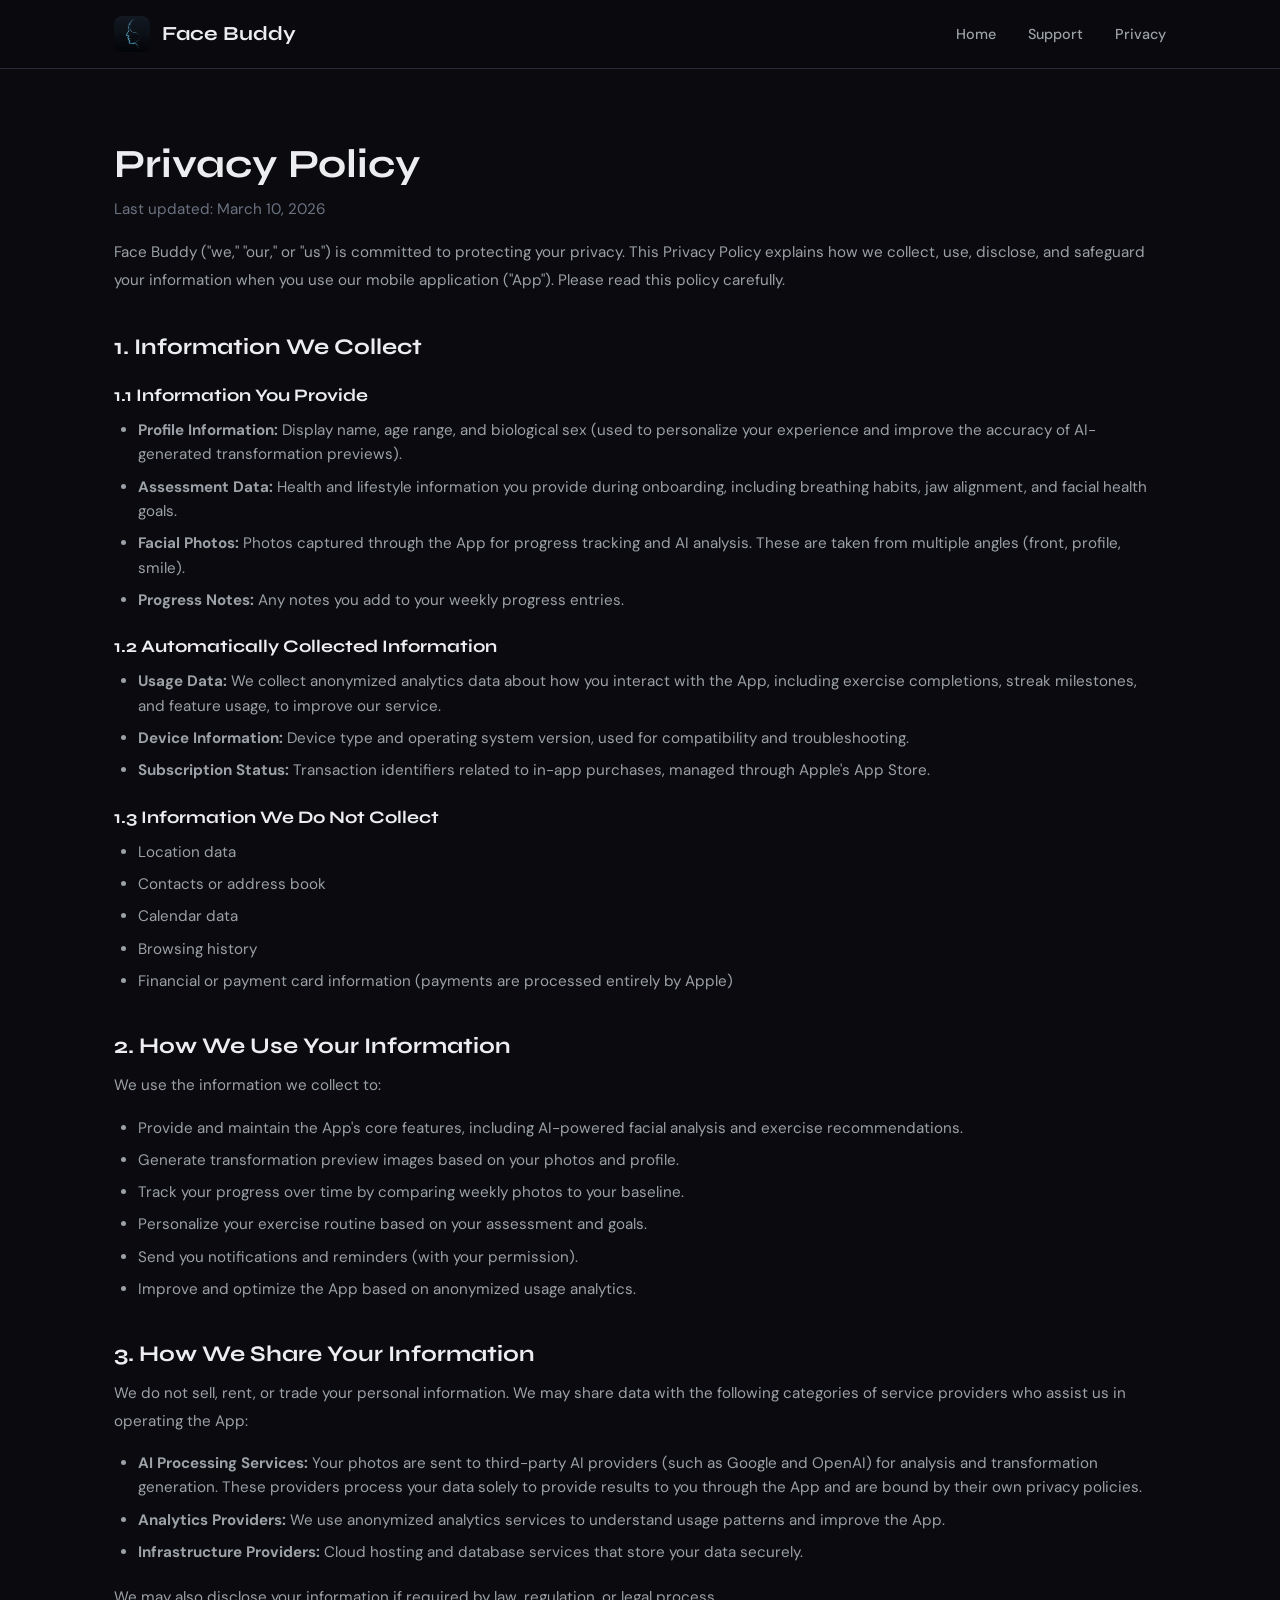
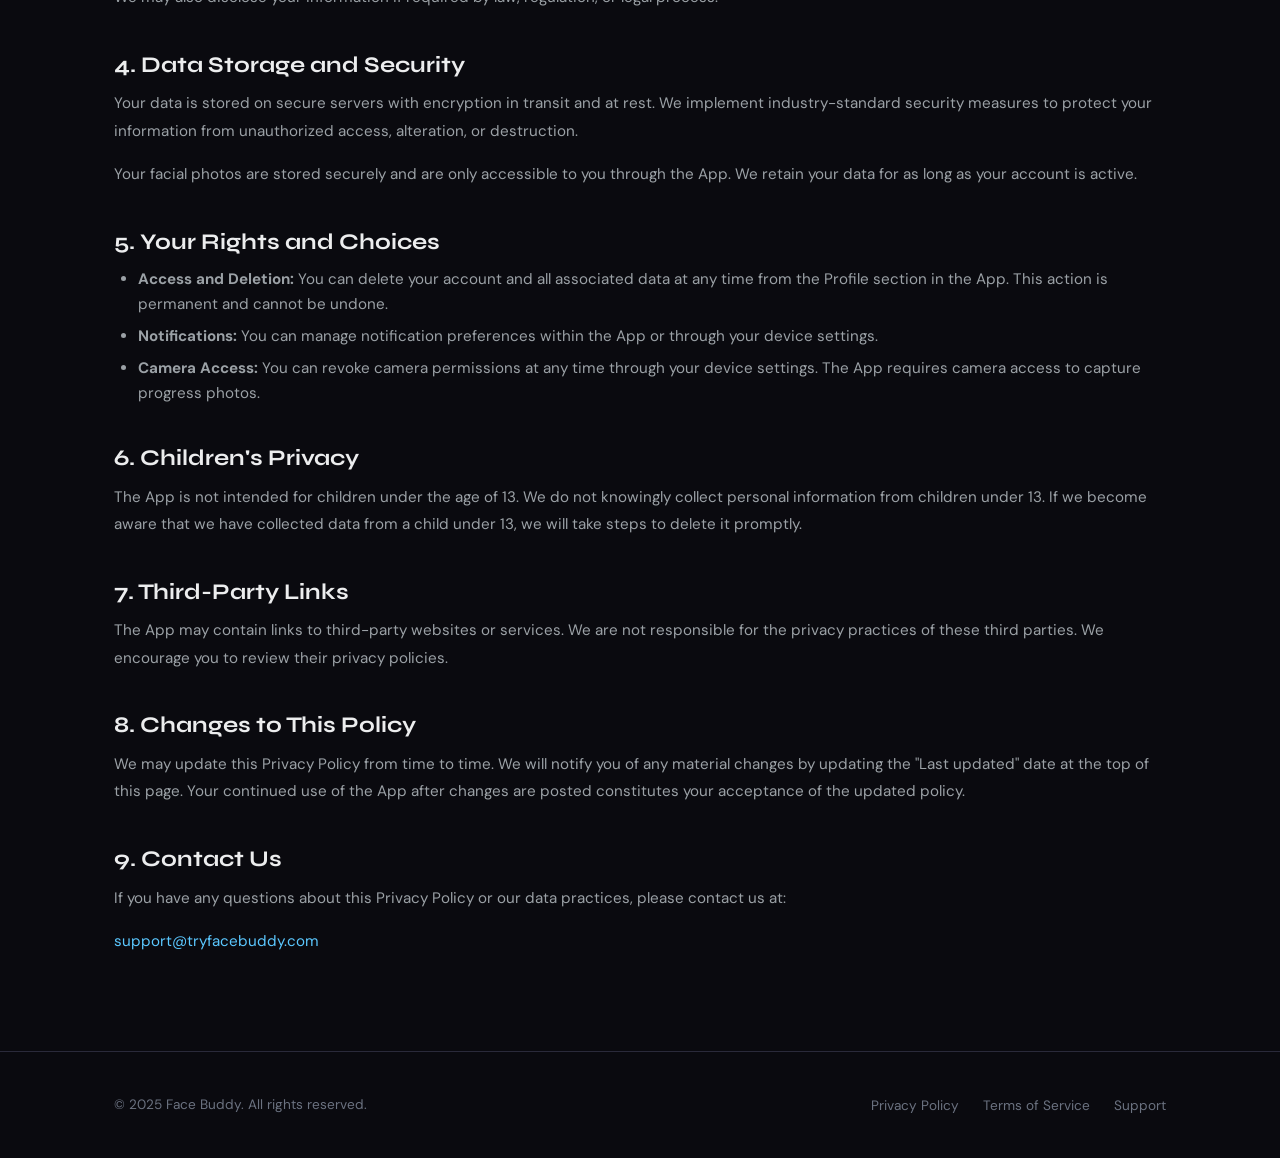
==== privacy.html @ db9b4263 "Initial Face Buddy website - landing page, privacy, terms, support" ====
<!DOCTYPE html>
<html lang="en">
<head>
  <meta charset="UTF-8">
  <meta name="viewport" content="width=device-width, initial-scale=1.0">
  <title>Privacy Policy — Face Buddy</title>
  <meta name="description" content="Privacy Policy for Face Buddy — how we collect, use, and protect your data.">
  <link rel="icon" type="image/png" href="favicon.png">
  <link rel="stylesheet" href="styles.css">
</head>
<body>

  <!-- Navigation -->
  <nav class="nav">
    <div class="container">
      <a href="/" class="nav__logo">
        <img src="icon.png" alt="Face Buddy icon">
        Face Buddy
      </a>
      <ul class="nav__links">
        <li><a href="/">Home</a></li>
        <li><a href="support.html">Support</a></li>
        <li><a href="privacy.html">Privacy</a></li>
      </ul>
    </div>
  </nav>

  <!-- Privacy Policy -->
  <section class="legal">
    <div class="container">
      <h1>Privacy Policy</h1>
      <p class="legal__updated">Last updated: March 10, 2026</p>

      <p>Face Buddy ("we," "our," or "us") is committed to protecting your privacy. This Privacy Policy explains how we collect, use, disclose, and safeguard your information when you use our mobile application ("App"). Please read this policy carefully.</p>

      <h2>1. Information We Collect</h2>

      <h3>1.1 Information You Provide</h3>
      <ul>
        <li><strong>Profile Information:</strong> Display name, age range, and biological sex (used to personalize your experience and improve the accuracy of AI-generated transformation previews).</li>
        <li><strong>Assessment Data:</strong> Health and lifestyle information you provide during onboarding, including breathing habits, jaw alignment, and facial health goals.</li>
        <li><strong>Facial Photos:</strong> Photos captured through the App for progress tracking and AI analysis. These are taken from multiple angles (front, profile, smile).</li>
        <li><strong>Progress Notes:</strong> Any notes you add to your weekly progress entries.</li>
      </ul>

      <h3>1.2 Automatically Collected Information</h3>
      <ul>
        <li><strong>Usage Data:</strong> We collect anonymized analytics data about how you interact with the App, including exercise completions, streak milestones, and feature usage, to improve our service.</li>
        <li><strong>Device Information:</strong> Device type and operating system version, used for compatibility and troubleshooting.</li>
        <li><strong>Subscription Status:</strong> Transaction identifiers related to in-app purchases, managed through Apple's App Store.</li>
      </ul>

      <h3>1.3 Information We Do Not Collect</h3>
      <ul>
        <li>Location data</li>
        <li>Contacts or address book</li>
        <li>Calendar data</li>
        <li>Browsing history</li>
        <li>Financial or payment card information (payments are processed entirely by Apple)</li>
      </ul>

      <h2>2. How We Use Your Information</h2>
      <p>We use the information we collect to:</p>
      <ul>
        <li>Provide and maintain the App's core features, including AI-powered facial analysis and exercise recommendations.</li>
        <li>Generate transformation preview images based on your photos and profile.</li>
        <li>Track your progress over time by comparing weekly photos to your baseline.</li>
        <li>Personalize your exercise routine based on your assessment and goals.</li>
        <li>Send you notifications and reminders (with your permission).</li>
        <li>Improve and optimize the App based on anonymized usage analytics.</li>
      </ul>

      <h2>3. How We Share Your Information</h2>
      <p>We do not sell, rent, or trade your personal information. We may share data with the following categories of service providers who assist us in operating the App:</p>
      <ul>
        <li><strong>AI Processing Services:</strong> Your photos are sent to third-party AI providers (such as Google and OpenAI) for analysis and transformation generation. These providers process your data solely to provide results to you through the App and are bound by their own privacy policies.</li>
        <li><strong>Analytics Providers:</strong> We use anonymized analytics services to understand usage patterns and improve the App.</li>
        <li><strong>Infrastructure Providers:</strong> Cloud hosting and database services that store your data securely.</li>
      </ul>
      <p>We may also disclose your information if required by law, regulation, or legal process.</p>

      <h2>4. Data Storage and Security</h2>
      <p>Your data is stored on secure servers with encryption in transit and at rest. We implement industry-standard security measures to protect your information from unauthorized access, alteration, or destruction.</p>
      <p>Your facial photos are stored securely and are only accessible to you through the App. We retain your data for as long as your account is active.</p>

      <h2>5. Your Rights and Choices</h2>
      <ul>
        <li><strong>Access and Deletion:</strong> You can delete your account and all associated data at any time from the Profile section in the App. This action is permanent and cannot be undone.</li>
        <li><strong>Notifications:</strong> You can manage notification preferences within the App or through your device settings.</li>
        <li><strong>Camera Access:</strong> You can revoke camera permissions at any time through your device settings. The App requires camera access to capture progress photos.</li>
      </ul>

      <h2>6. Children's Privacy</h2>
      <p>The App is not intended for children under the age of 13. We do not knowingly collect personal information from children under 13. If we become aware that we have collected data from a child under 13, we will take steps to delete it promptly.</p>

      <h2>7. Third-Party Links</h2>
      <p>The App may contain links to third-party websites or services. We are not responsible for the privacy practices of these third parties. We encourage you to review their privacy policies.</p>

      <h2>8. Changes to This Policy</h2>
      <p>We may update this Privacy Policy from time to time. We will notify you of any material changes by updating the "Last updated" date at the top of this page. Your continued use of the App after changes are posted constitutes your acceptance of the updated policy.</p>

      <h2>9. Contact Us</h2>
      <p>If you have any questions about this Privacy Policy or our data practices, please contact us at:</p>
      <p><a href="mailto:support@tryfacebuddy.com">support@tryfacebuddy.com</a></p>
    </div>
  </section>

  <!-- Footer -->
  <footer class="footer">
    <div class="container">
      <span class="footer__copy">&copy; 2025 Face Buddy. All rights reserved.</span>
      <ul class="footer__links">
        <li><a href="privacy.html">Privacy Policy</a></li>
        <li><a href="terms.html">Terms of Service</a></li>
        <li><a href="support.html">Support</a></li>
      </ul>
    </div>
  </footer>

</body>
</html>
---- styles.css ----
/* ============================================
   Face Buddy Website — Global Styles
   ============================================ */

@import url('https://fonts.googleapis.com/css2?family=DM+Sans:ital,opsz,wght@0,9..40,400;0,9..40,500;0,9..40,600;0,9..40,700;1,9..40,400&family=Syne:wght@600;700;800&display=swap');

/* Reset */
*, *::before, *::after {
  margin: 0;
  padding: 0;
  box-sizing: border-box;
}

:root {
  --bg-root: #0A0A0F;
  --bg-default: #141420;
  --bg-secondary: #1E1E2E;
  --border: #2A2A3A;
  --border-light: #3A3A4A;
  --text-primary: #ECEDEE;
  --text-secondary: #9BA1A6;
  --text-tertiary: #6B7280;
  --blue-500: #5BC8FF;
  --blue-600: #3AB8F0;
  --blue-glow: rgba(91, 200, 255, 0.15);
  --blue-glow-strong: rgba(91, 200, 255, 0.25);
  --success: #86EFAC;
  --warning: #FDE68A;
  --error: #FCA5A5;
  --radius-sm: 8px;
  --radius-md: 12px;
  --radius-lg: 16px;
  --radius-xl: 24px;
}

html {
  scroll-behavior: smooth;
}

body {
  font-family: 'DM Sans', -apple-system, BlinkMacSystemFont, sans-serif;
  background-color: var(--bg-root);
  color: var(--text-primary);
  line-height: 1.6;
  -webkit-font-smoothing: antialiased;
  -moz-osx-font-smoothing: grayscale;
}

a {
  color: var(--blue-500);
  text-decoration: none;
  transition: color 0.2s;
}

a:hover {
  color: var(--blue-600);
}

img {
  max-width: 100%;
  height: auto;
}

/* ============================================
   Typography
   ============================================ */

h1, h2, h3 {
  font-family: 'Syne', sans-serif;
  font-weight: 700;
  line-height: 1.2;
}

h1 { font-size: 3rem; }
h2 { font-size: 2rem; margin-bottom: 1rem; }
h3 { font-size: 1.25rem; margin-bottom: 0.5rem; }

p {
  color: var(--text-secondary);
  line-height: 1.7;
}

/* ============================================
   Layout
   ============================================ */

.container {
  max-width: 1100px;
  margin: 0 auto;
  padding: 0 24px;
}

.section {
  padding: 80px 0;
}

.section--bordered {
  border-top: 1px solid var(--border);
}

/* ============================================
   Navigation
   ============================================ */

.nav {
  position: fixed;
  top: 0;
  left: 0;
  right: 0;
  z-index: 100;
  padding: 16px 0;
  background: rgba(10, 10, 15, 0.85);
  backdrop-filter: blur(20px);
  -webkit-backdrop-filter: blur(20px);
  border-bottom: 1px solid var(--border);
}

.nav .container {
  display: flex;
  align-items: center;
  justify-content: space-between;
}

.nav__logo {
  display: flex;
  align-items: center;
  gap: 12px;
  font-family: 'Syne', sans-serif;
  font-weight: 700;
  font-size: 1.25rem;
  color: var(--text-primary);
}

.nav__logo img {
  width: 36px;
  height: 36px;
  border-radius: 8px;
}

.nav__links {
  display: flex;
  align-items: center;
  gap: 32px;
  list-style: none;
}

.nav__links a {
  color: var(--text-secondary);
  font-size: 0.9rem;
  font-weight: 500;
  transition: color 0.2s;
}

.nav__links a:hover {
  color: var(--text-primary);
}

/* ============================================
   Hero
   ============================================ */

.hero {
  padding: 160px 0 100px;
  text-align: center;
  position: relative;
  overflow: hidden;
}

.hero::before {
  content: '';
  position: absolute;
  top: -200px;
  left: 50%;
  transform: translateX(-50%);
  width: 600px;
  height: 600px;
  background: radial-gradient(circle, var(--blue-glow) 0%, transparent 70%);
  pointer-events: none;
}

.hero h1 {
  font-size: clamp(2.5rem, 6vw, 4rem);
  margin-bottom: 24px;
  position: relative;
}

.hero h1 span {
  background: linear-gradient(135deg, var(--blue-500), #A78BFA);
  -webkit-background-clip: text;
  -webkit-text-fill-color: transparent;
  background-clip: text;
}

.hero__subtitle {
  font-size: 1.2rem;
  color: var(--text-secondary);
  max-width: 560px;
  margin: 0 auto 40px;
  line-height: 1.7;
}

.hero__cta {
  display: inline-flex;
  align-items: center;
  gap: 8px;
  padding: 16px 32px;
  background: var(--blue-500);
  color: #000;
  font-weight: 600;
  font-size: 1rem;
  border-radius: 50px;
  transition: background 0.2s, transform 0.15s;
}

.hero__cta:hover {
  background: var(--blue-600);
  color: #000;
  transform: translateY(-1px);
}

.hero__app-icon {
  width: 100px;
  height: 100px;
  border-radius: 22px;
  margin: 0 auto 32px;
  box-shadow: 0 8px 32px rgba(91, 200, 255, 0.2);
}

/* ============================================
   Features
   ============================================ */

.features__grid {
  display: grid;
  grid-template-columns: repeat(auto-fit, minmax(280px, 1fr));
  gap: 24px;
  margin-top: 48px;
}

.feature-card {
  background: var(--bg-default);
  border: 1px solid var(--border);
  border-radius: var(--radius-lg);
  padding: 32px;
  transition: border-color 0.3s, transform 0.2s;
}

.feature-card:hover {
  border-color: var(--border-light);
  transform: translateY(-2px);
}

.feature-card__icon {
  width: 48px;
  height: 48px;
  border-radius: var(--radius-md);
  background: var(--blue-glow);
  display: flex;
  align-items: center;
  justify-content: center;
  margin-bottom: 20px;
  font-size: 1.5rem;
}

.feature-card h3 {
  color: var(--text-primary);
  margin-bottom: 8px;
}

.feature-card p {
  font-size: 0.95rem;
  line-height: 1.6;
}

/* ============================================
   How It Works
   ============================================ */

.steps {
  display: grid;
  grid-template-columns: repeat(auto-fit, minmax(220px, 1fr));
  gap: 32px;
  margin-top: 48px;
  counter-reset: step;
}

.step {
  text-align: center;
  position: relative;
}

.step__number {
  width: 56px;
  height: 56px;
  border-radius: 50%;
  background: var(--blue-glow-strong);
  border: 2px solid var(--blue-500);
  display: flex;
  align-items: center;
  justify-content: center;
  margin: 0 auto 20px;
  font-family: 'Syne', sans-serif;
  font-weight: 700;
  font-size: 1.25rem;
  color: var(--blue-500);
}

.step h3 {
  margin-bottom: 8px;
}

.step p {
  font-size: 0.9rem;
}

/* ============================================
   CTA Section
   ============================================ */

.cta-section {
  text-align: center;
  padding: 80px 0;
}

.cta-section h2 {
  margin-bottom: 16px;
}

.cta-section p {
  margin-bottom: 32px;
  font-size: 1.1rem;
}

/* ============================================
   Footer
   ============================================ */

.footer {
  border-top: 1px solid var(--border);
  padding: 40px 0;
}

.footer .container {
  display: flex;
  align-items: center;
  justify-content: space-between;
  flex-wrap: wrap;
  gap: 16px;
}

.footer__copy {
  color: var(--text-tertiary);
  font-size: 0.85rem;
}

.footer__links {
  display: flex;
  gap: 24px;
  list-style: none;
}

.footer__links a {
  color: var(--text-tertiary);
  font-size: 0.85rem;
  transition: color 0.2s;
}

.footer__links a:hover {
  color: var(--text-secondary);
}

/* ============================================
   Legal Pages (Privacy, Support, Terms)
   ============================================ */

.legal {
  padding: 140px 0 80px;
}

.legal h1 {
  font-size: 2.5rem;
  margin-bottom: 8px;
}

.legal__updated {
  color: var(--text-tertiary);
  font-size: 0.9rem;
  margin-bottom: 48px;
}

.legal h2 {
  font-size: 1.4rem;
  margin-top: 40px;
  margin-bottom: 12px;
  color: var(--text-primary);
}

.legal h3 {
  font-size: 1.1rem;
  margin-top: 24px;
  margin-bottom: 8px;
  color: var(--text-primary);
}

.legal p {
  margin-bottom: 16px;
  font-size: 0.95rem;
  line-height: 1.8;
}

.legal ul, .legal ol {
  margin: 12px 0 20px 24px;
  color: var(--text-secondary);
}

.legal li {
  margin-bottom: 8px;
  font-size: 0.95rem;
  line-height: 1.6;
}

/* ============================================
   Support Page
   ============================================ */

.support-card {
  background: var(--bg-default);
  border: 1px solid var(--border);
  border-radius: var(--radius-lg);
  padding: 32px;
  margin-bottom: 24px;
}

.support-card h3 {
  margin-bottom: 12px;
}

.support-card a {
  font-weight: 600;
}

.support-grid {
  display: grid;
  grid-template-columns: repeat(auto-fit, minmax(300px, 1fr));
  gap: 24px;
  margin-top: 32px;
}

/* ============================================
   Responsive
   ============================================ */

@media (max-width: 768px) {
  h1 { font-size: 2.2rem; }
  h2 { font-size: 1.5rem; }

  .hero { padding: 130px 0 60px; }
  .section { padding: 60px 0; }

  .nav__links {
    gap: 16px;
  }

  .footer .container {
    flex-direction: column;
    text-align: center;
  }
}

@media (max-width: 480px) {
  .nav__links {
    display: none;
  }
}
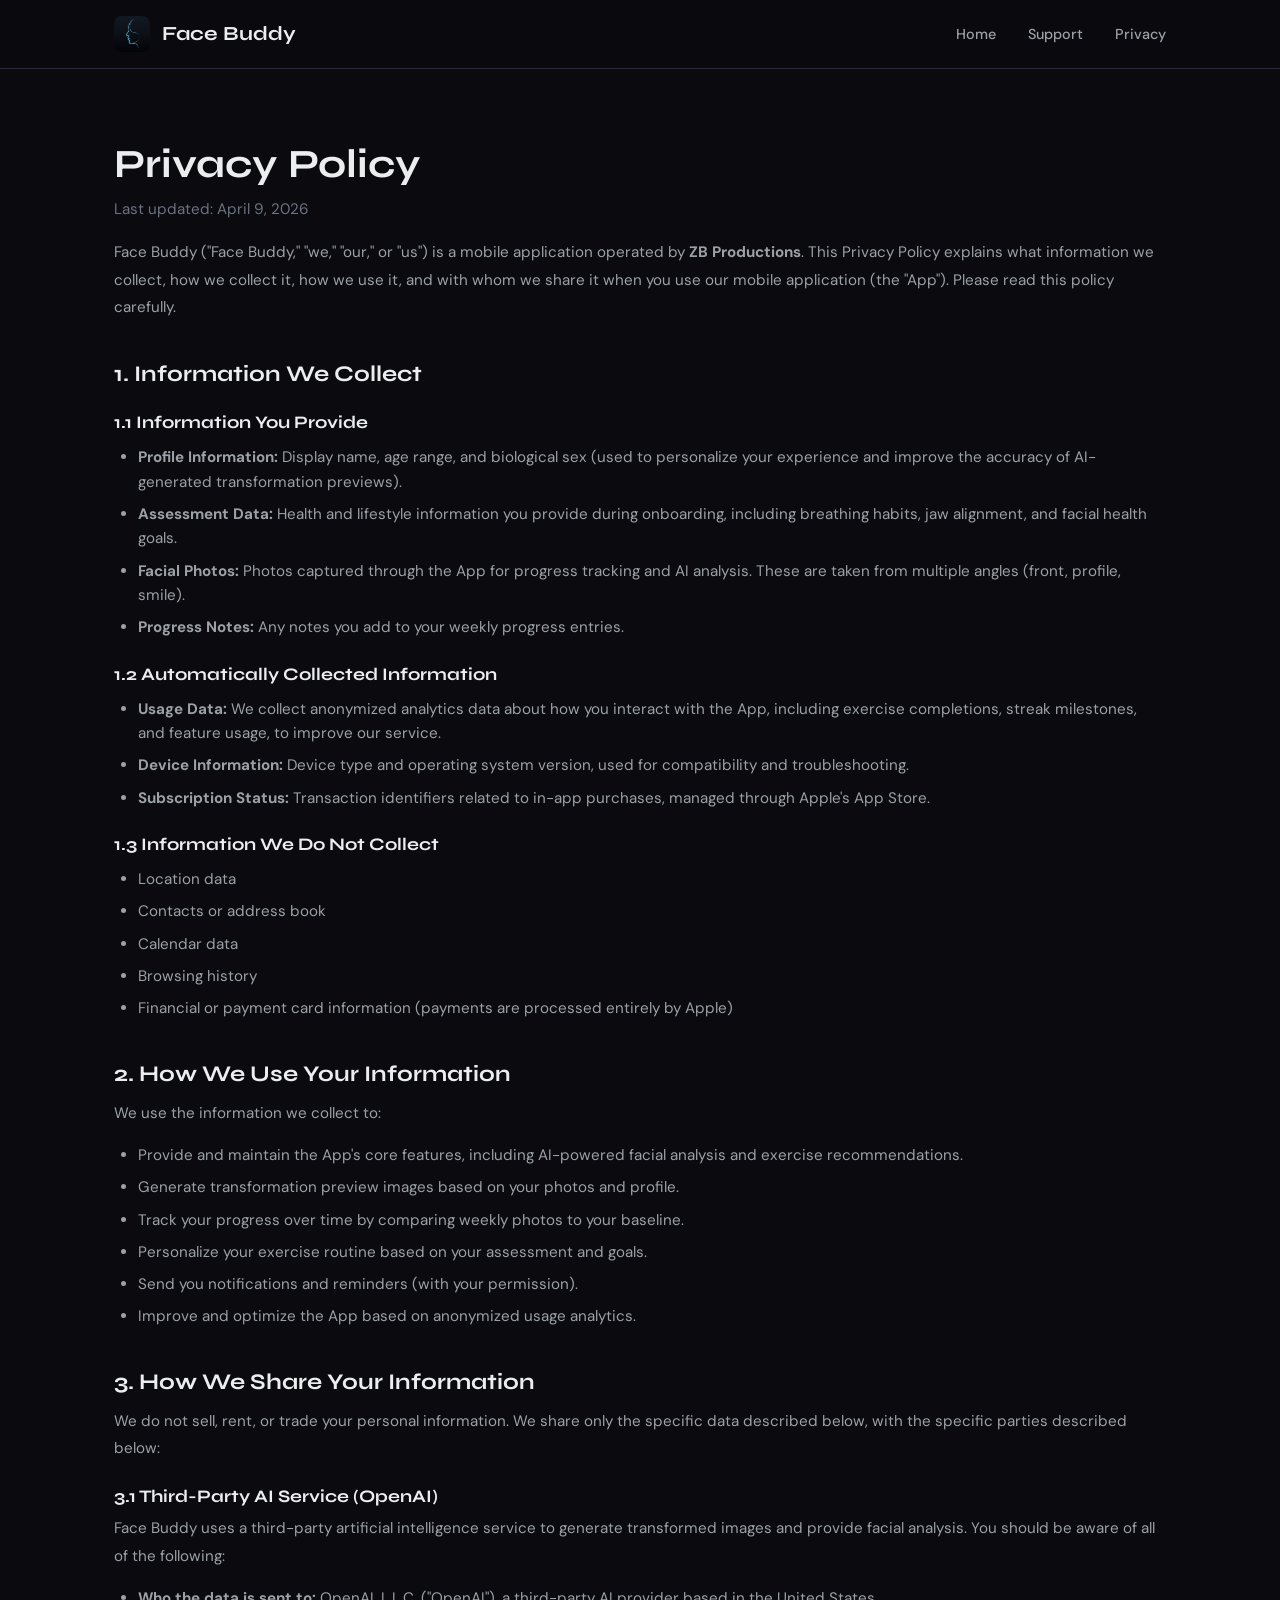
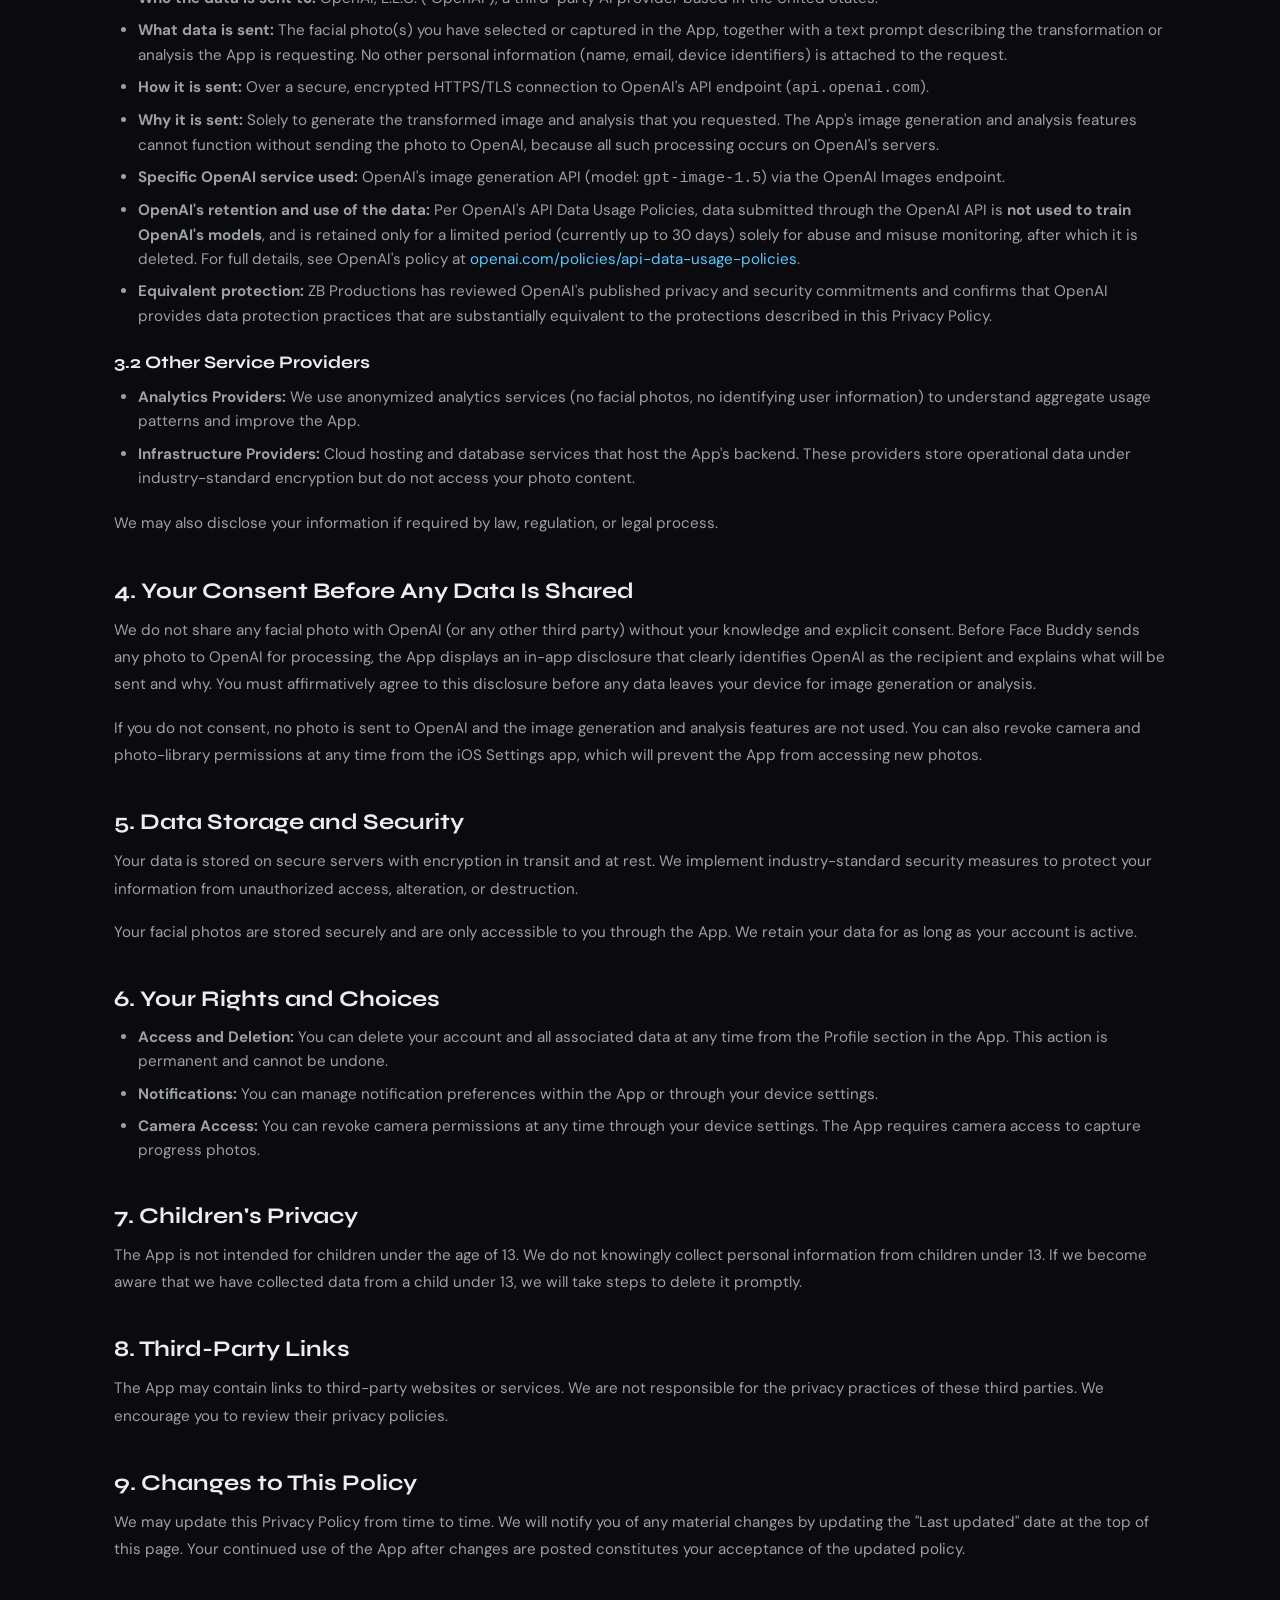
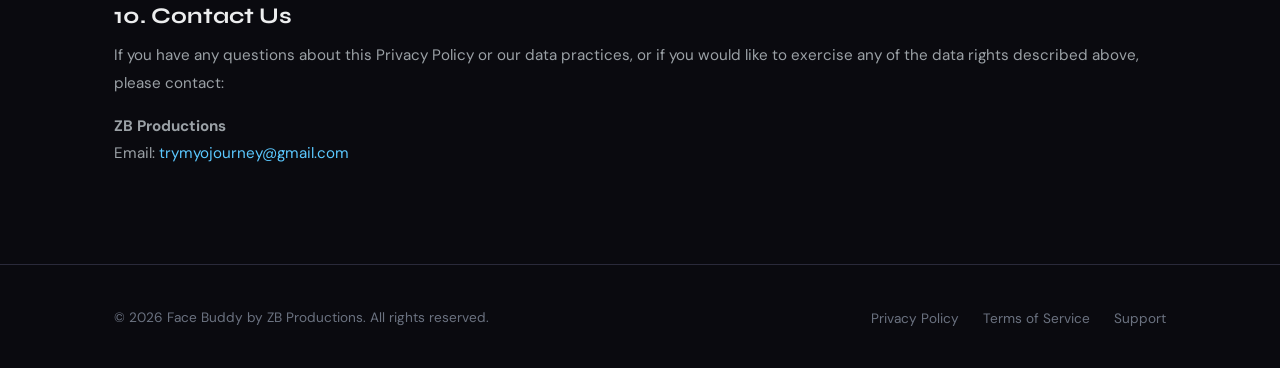
==== commit ef258870: "Address Apple review rejection (5.1.1(i) / 5.1.2(i)) Rewrite privacy.html to satisfy Apple's privacy" ====
--- a/privacy.html
+++ b/privacy.html
@@ -29,9 +29,9 @@
   <section class="legal">
     <div class="container">
       <h1>Privacy Policy</h1>
-      <p class="legal__updated">Last updated: March 10, 2026</p>
+      <p class="legal__updated">Last updated: April 9, 2026</p>
 
-      <p>Face Buddy ("we," "our," or "us") is committed to protecting your privacy. This Privacy Policy explains how we collect, use, disclose, and safeguard your information when you use our mobile application ("App"). Please read this policy carefully.</p>
+      <p>Face Buddy ("Face Buddy," "we," "our," or "us") is a mobile application operated by <strong>ZB Productions</strong>. This Privacy Policy explains what information we collect, how we collect it, how we use it, and with whom we share it when you use our mobile application (the "App"). Please read this policy carefully.</p>
 
       <h2>1. Information We Collect</h2>
 
@@ -71,44 +71,65 @@
       </ul>
 
       <h2>3. How We Share Your Information</h2>
-      <p>We do not sell, rent, or trade your personal information. We may share data with the following categories of service providers who assist us in operating the App:</p>
+      <p>We do not sell, rent, or trade your personal information. We share only the specific data described below, with the specific parties described below:</p>
+
+      <h3>3.1 Third-Party AI Service (OpenAI)</h3>
+      <p>Face Buddy uses a third-party artificial intelligence service to generate transformed images and provide facial analysis. You should be aware of all of the following:</p>
       <ul>
-        <li><strong>AI Processing Services:</strong> Your photos are sent to third-party AI providers (such as Google and OpenAI) for analysis and transformation generation. These providers process your data solely to provide results to you through the App and are bound by their own privacy policies.</li>
-        <li><strong>Analytics Providers:</strong> We use anonymized analytics services to understand usage patterns and improve the App.</li>
-        <li><strong>Infrastructure Providers:</strong> Cloud hosting and database services that store your data securely.</li>
+        <li><strong>Who the data is sent to:</strong> OpenAI, L.L.C. ("OpenAI"), a third-party AI provider based in the United States.</li>
+        <li><strong>What data is sent:</strong> The facial photo(s) you have selected or captured in the App, together with a text prompt describing the transformation or analysis the App is requesting. No other personal information (name, email, device identifiers) is attached to the request.</li>
+        <li><strong>How it is sent:</strong> Over a secure, encrypted HTTPS/TLS connection to OpenAI's API endpoint (<code>api.openai.com</code>).</li>
+        <li><strong>Why it is sent:</strong> Solely to generate the transformed image and analysis that you requested. The App's image generation and analysis features cannot function without sending the photo to OpenAI, because all such processing occurs on OpenAI's servers.</li>
+        <li><strong>Specific OpenAI service used:</strong> OpenAI's image generation API (model: <code>gpt-image-1.5</code>) via the OpenAI Images endpoint.</li>
+        <li><strong>OpenAI's retention and use of the data:</strong> Per OpenAI's API Data Usage Policies, data submitted through the OpenAI API is <strong>not used to train OpenAI's models</strong>, and is retained only for a limited period (currently up to 30 days) solely for abuse and misuse monitoring, after which it is deleted. For full details, see OpenAI's policy at <a href="https://openai.com/policies/api-data-usage-policies" target="_blank" rel="noopener">openai.com/policies/api-data-usage-policies</a>.</li>
+        <li><strong>Equivalent protection:</strong> ZB Productions has reviewed OpenAI's published privacy and security commitments and confirms that OpenAI provides data protection practices that are substantially equivalent to the protections described in this Privacy Policy.</li>
       </ul>
+
+      <h3>3.2 Other Service Providers</h3>
+      <ul>
+        <li><strong>Analytics Providers:</strong> We use anonymized analytics services (no facial photos, no identifying user information) to understand aggregate usage patterns and improve the App.</li>
+        <li><strong>Infrastructure Providers:</strong> Cloud hosting and database services that host the App's backend. These providers store operational data under industry-standard encryption but do not access your photo content.</li>
+      </ul>
+
       <p>We may also disclose your information if required by law, regulation, or legal process.</p>
 
-      <h2>4. Data Storage and Security</h2>
+      <h2>4. Your Consent Before Any Data Is Shared</h2>
+      <p>We do not share any facial photo with OpenAI (or any other third party) without your knowledge and explicit consent. Before Face Buddy sends any photo to OpenAI for processing, the App displays an in-app disclosure that clearly identifies OpenAI as the recipient and explains what will be sent and why. You must affirmatively agree to this disclosure before any data leaves your device for image generation or analysis.</p>
+      <p>If you do not consent, no photo is sent to OpenAI and the image generation and analysis features are not used. You can also revoke camera and photo-library permissions at any time from the iOS Settings app, which will prevent the App from accessing new photos.</p>
+
+      <h2>5. Data Storage and Security</h2>
       <p>Your data is stored on secure servers with encryption in transit and at rest. We implement industry-standard security measures to protect your information from unauthorized access, alteration, or destruction.</p>
       <p>Your facial photos are stored securely and are only accessible to you through the App. We retain your data for as long as your account is active.</p>
 
-      <h2>5. Your Rights and Choices</h2>
+      <h2>6. Your Rights and Choices</h2>
       <ul>
         <li><strong>Access and Deletion:</strong> You can delete your account and all associated data at any time from the Profile section in the App. This action is permanent and cannot be undone.</li>
         <li><strong>Notifications:</strong> You can manage notification preferences within the App or through your device settings.</li>
         <li><strong>Camera Access:</strong> You can revoke camera permissions at any time through your device settings. The App requires camera access to capture progress photos.</li>
       </ul>
 
-      <h2>6. Children's Privacy</h2>
+      <h2>7. Children's Privacy</h2>
       <p>The App is not intended for children under the age of 13. We do not knowingly collect personal information from children under 13. If we become aware that we have collected data from a child under 13, we will take steps to delete it promptly.</p>
 
-      <h2>7. Third-Party Links</h2>
+      <h2>8. Third-Party Links</h2>
       <p>The App may contain links to third-party websites or services. We are not responsible for the privacy practices of these third parties. We encourage you to review their privacy policies.</p>
 
-      <h2>8. Changes to This Policy</h2>
+      <h2>9. Changes to This Policy</h2>
       <p>We may update this Privacy Policy from time to time. We will notify you of any material changes by updating the "Last updated" date at the top of this page. Your continued use of the App after changes are posted constitutes your acceptance of the updated policy.</p>
 
-      <h2>9. Contact Us</h2>
-      <p>If you have any questions about this Privacy Policy or our data practices, please contact us at:</p>
-      <p><a href="mailto:support@tryfacebuddy.com">support@tryfacebuddy.com</a></p>
+      <h2>10. Contact Us</h2>
+      <p>If you have any questions about this Privacy Policy or our data practices, or if you would like to exercise any of the data rights described above, please contact:</p>
+      <p>
+        <strong>ZB Productions</strong><br>
+        Email: <a href="mailto:trymyojourney@gmail.com">trymyojourney@gmail.com</a>
+      </p>
     </div>
   </section>
 
   <!-- Footer -->
   <footer class="footer">
     <div class="container">
-      <span class="footer__copy">&copy; 2025 Face Buddy. All rights reserved.</span>
+      <span class="footer__copy">&copy; 2026 Face Buddy by ZB Productions. All rights reserved.</span>
       <ul class="footer__links">
         <li><a href="privacy.html">Privacy Policy</a></li>
         <li><a href="terms.html">Terms of Service</a></li>
